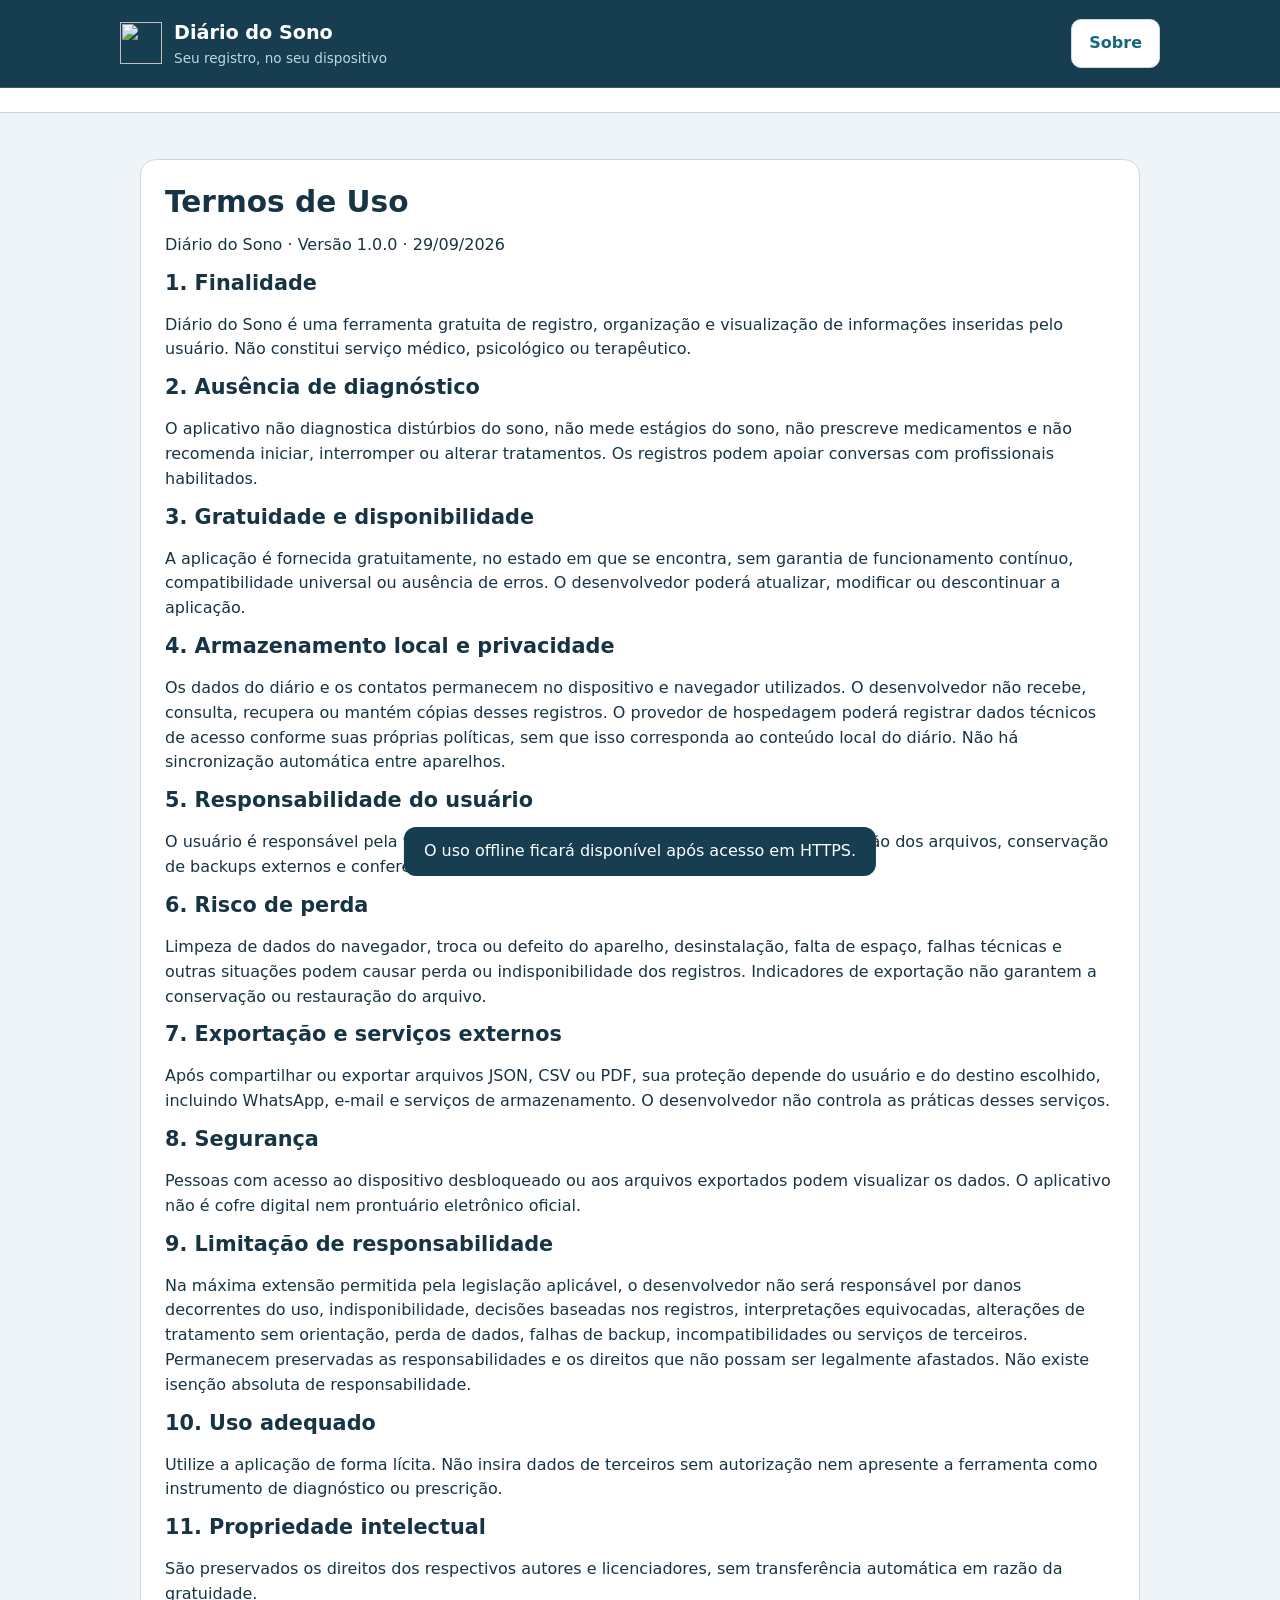
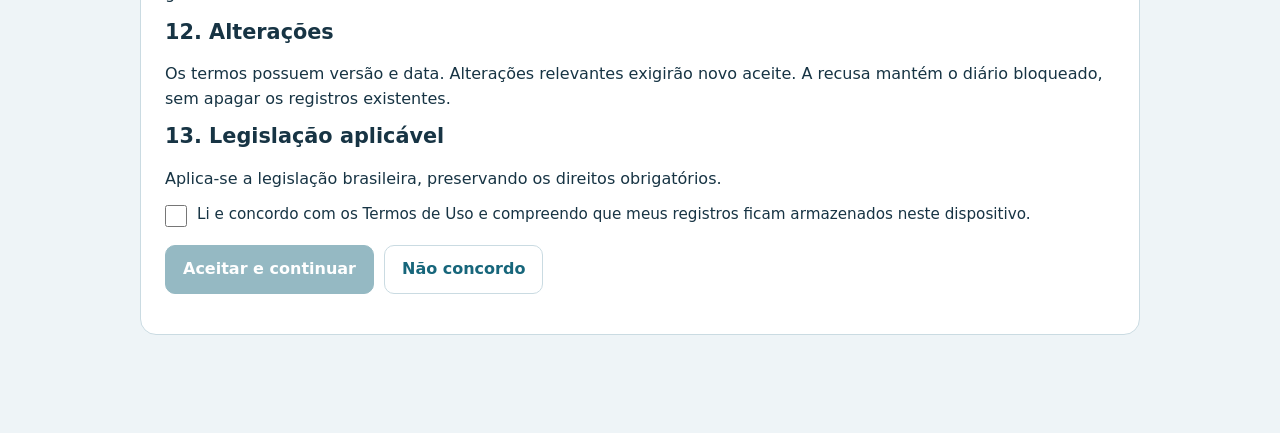
==== index.html @ 0fff89bd "Add files via upload" ====
<!doctype html><html lang="pt-BR"><head><meta charset="utf-8"><meta name="viewport" content="width=device-width,initial-scale=1,viewport-fit=cover"><meta name="theme-color" content="#163d50"><title>Diário do Sono</title><link rel="manifest" href="manifest.webmanifest"><link rel="apple-touch-icon" href="icons/apple.png"><link rel="icon" href="icons/icon-192.png"><link rel="stylesheet" href="style.css"></head><body><header><a href="#home"><img src="icons/icon-192.png" alt="" width="42" height="42"><span>Diário do Sono<small>Seu registro, no seu dispositivo</small></span></a><button id="about">Sobre</button></header><nav aria-label="Navegação principal" id="nav"></nav><main id="app"><p>Carregando seu diário…</p></main><div id="toast" role="status" aria-live="polite"></div><dialog id="dialog"><div id="dialogContent"></div><button id="closeDialog">Fechar</button></dialog><script type="module" src="app.js"></script></body></html>
---- style.css ----
:root{font:16px/1.55 system-ui,sans-serif;color:#173444;background:#eef4f7;--surface:#fff;--line:#cadbe2;--muted:#4d6776;--accent:#17667b;--soft:#e5f2f5;--danger:#a42633;color-scheme:light}*{box-sizing:border-box}body{margin:0;padding-bottom:env(safe-area-inset-bottom)}body.dark{color:#e5eff4;background:#102631;--surface:#193744;--line:#365561;--muted:#b3c9d2;--accent:#85d0df;--soft:#254550;--danger:#ffacb4;color-scheme:dark}header{display:flex;align-items:center;justify-content:space-between;padding:18px max(20px,calc((100vw - 1040px)/2));background:#163d50;color:white;border-bottom:1px solid #375b6d}header a{display:flex;align-items:center;gap:12px;text-decoration:none;color:inherit;font-size:1.2rem;font-weight:700}small{display:block;font-size:.85rem;font-weight:400;color:var(--muted)}header small{color:#bdd8e3}nav{display:flex;gap:5px;overflow:auto;padding:12px max(16px,calc((100vw - 1040px)/2));background:var(--surface);border-bottom:1px solid var(--line);position:sticky;top:0;z-index:2}nav a{white-space:nowrap;text-decoration:none;color:var(--muted);padding:10px 14px;border-radius:10px;font-size:.9rem}nav a.active{background:var(--soft);color:var(--accent);font-weight:700}main{max-width:1040px;margin:auto;padding:28px 20px 80px}h1{font-size:1.85rem;line-height:1.25;margin:0 0 12px}h2{font-size:1.3rem;line-height:1.3;margin:0 0 16px}h3{font-size:1.05rem}p{margin:12px 0}.muted{color:var(--muted)}.card,fieldset{background:var(--surface);border:1px solid var(--line);border-radius:16px;padding:24px;margin:18px 0;min-width:0}.grid{display:grid;grid-template-columns:repeat(auto-fit,minmax(230px,1fr));gap:16px}.grid .card{margin:0}.hero{background:#163d50;color:white;padding:28px;border-radius:20px}.hero .muted{color:#c5dbe4}.badge{display:inline-block;background:var(--soft);color:var(--accent);padding:4px 10px;border-radius:20px;font-size:.85rem}.buttons{display:flex;flex-wrap:wrap;gap:10px;margin:16px 0}button,.button{font:inherit;font-weight:600;border:1px solid var(--line);background:var(--surface);color:var(--accent);padding:11px 17px;border-radius:10px;cursor:pointer;min-height:46px;text-decoration:none;display:inline-block}button.primary,.button.primary{background:#17667b;color:#fff;border-color:#17667b}button.danger{color:var(--danger)}button:disabled{opacity:.45;cursor:not-allowed}input,select,textarea{font:inherit;width:100%;padding:11px;border:1px solid var(--line);border-radius:9px;background:var(--surface);color:inherit;min-height:46px;max-width:100%}textarea{min-height:95px}label{display:block;margin:12px 0 5px}label.check{display:flex;align-items:flex-start;gap:10px;font-size:.95rem}input[type=checkbox],input[type=radio]{width:22px;min-height:22px;flex:none;margin:2px 0}legend{font-weight:700;padding:0 8px}.error{color:var(--danger);font-size:.9rem}.notice{background:var(--soft);padding:15px;border-radius:10px;border-left:4px solid var(--accent)}.row{display:flex;align-items:end;gap:12px;flex-wrap:wrap}.row>div{flex:1;min-width:150px}.scale{display:grid;grid-template-columns:repeat(auto-fit,minmax(145px,1fr));gap:8px}.scale label{display:flex;align-items:center;gap:8px;border:1px solid var(--line);border-radius:10px;padding:10px;margin:0}.scale label:has(input:checked){background:var(--soft);border-color:var(--accent)}.metric{font-size:1.8rem;font-weight:700}.scroll{overflow:auto}table{border-collapse:collapse;width:100%;font-size:.9rem}th,td{padding:12px;text-align:left;border-bottom:1px solid var(--line);vertical-align:top}th{background:var(--soft)}.weekly{min-width:1400px}.weekly th:first-child{min-width:230px}.weekly td{min-width:150px}dialog{width:min(940px,95vw);max-height:90vh;overflow:auto;border:1px solid var(--line);border-radius:16px;padding:24px;background:var(--surface);color:inherit}dialog::backdrop{background:#081a29aa}#toast{position:fixed;bottom:24px;left:50%;transform:translateX(-50%);max-width:90%;background:#163d50;color:white;padding:12px 20px;border-radius:12px;display:none;z-index:20}iframe{width:100%;height:55vh;border:1px solid var(--line)}.chart{width:100%;height:auto;background:var(--surface)}:focus-visible{outline:3px solid #efaa4f;outline-offset:3px}.stepbar{display:flex;gap:8px;margin-bottom:20px}.stepbar span{flex:1;border-top:4px solid var(--line);padding-top:8px;font-size:.9rem}.stepbar span.active{border-color:var(--accent);font-weight:700}.remove{font-size:.85rem}footer{color:var(--muted);margin-top:30px;font-size:.85rem}@media(max-width:600px){header{padding:12px 16px}header small{display:none}header a{font-size:1.05rem}main{padding:20px 14px 65px}.card,fieldset{padding:17px}nav{padding:8px}nav a{padding:9px 11px}.hero{padding:22px}h1{font-size:1.6rem}.scale{grid-template-columns:1fr}.row>div{min-width:100%}.stepbar span{font-size:.8rem}button{max-width:100%}}@media(prefers-reduced-motion:no-preference){button{transition:background .15s}}
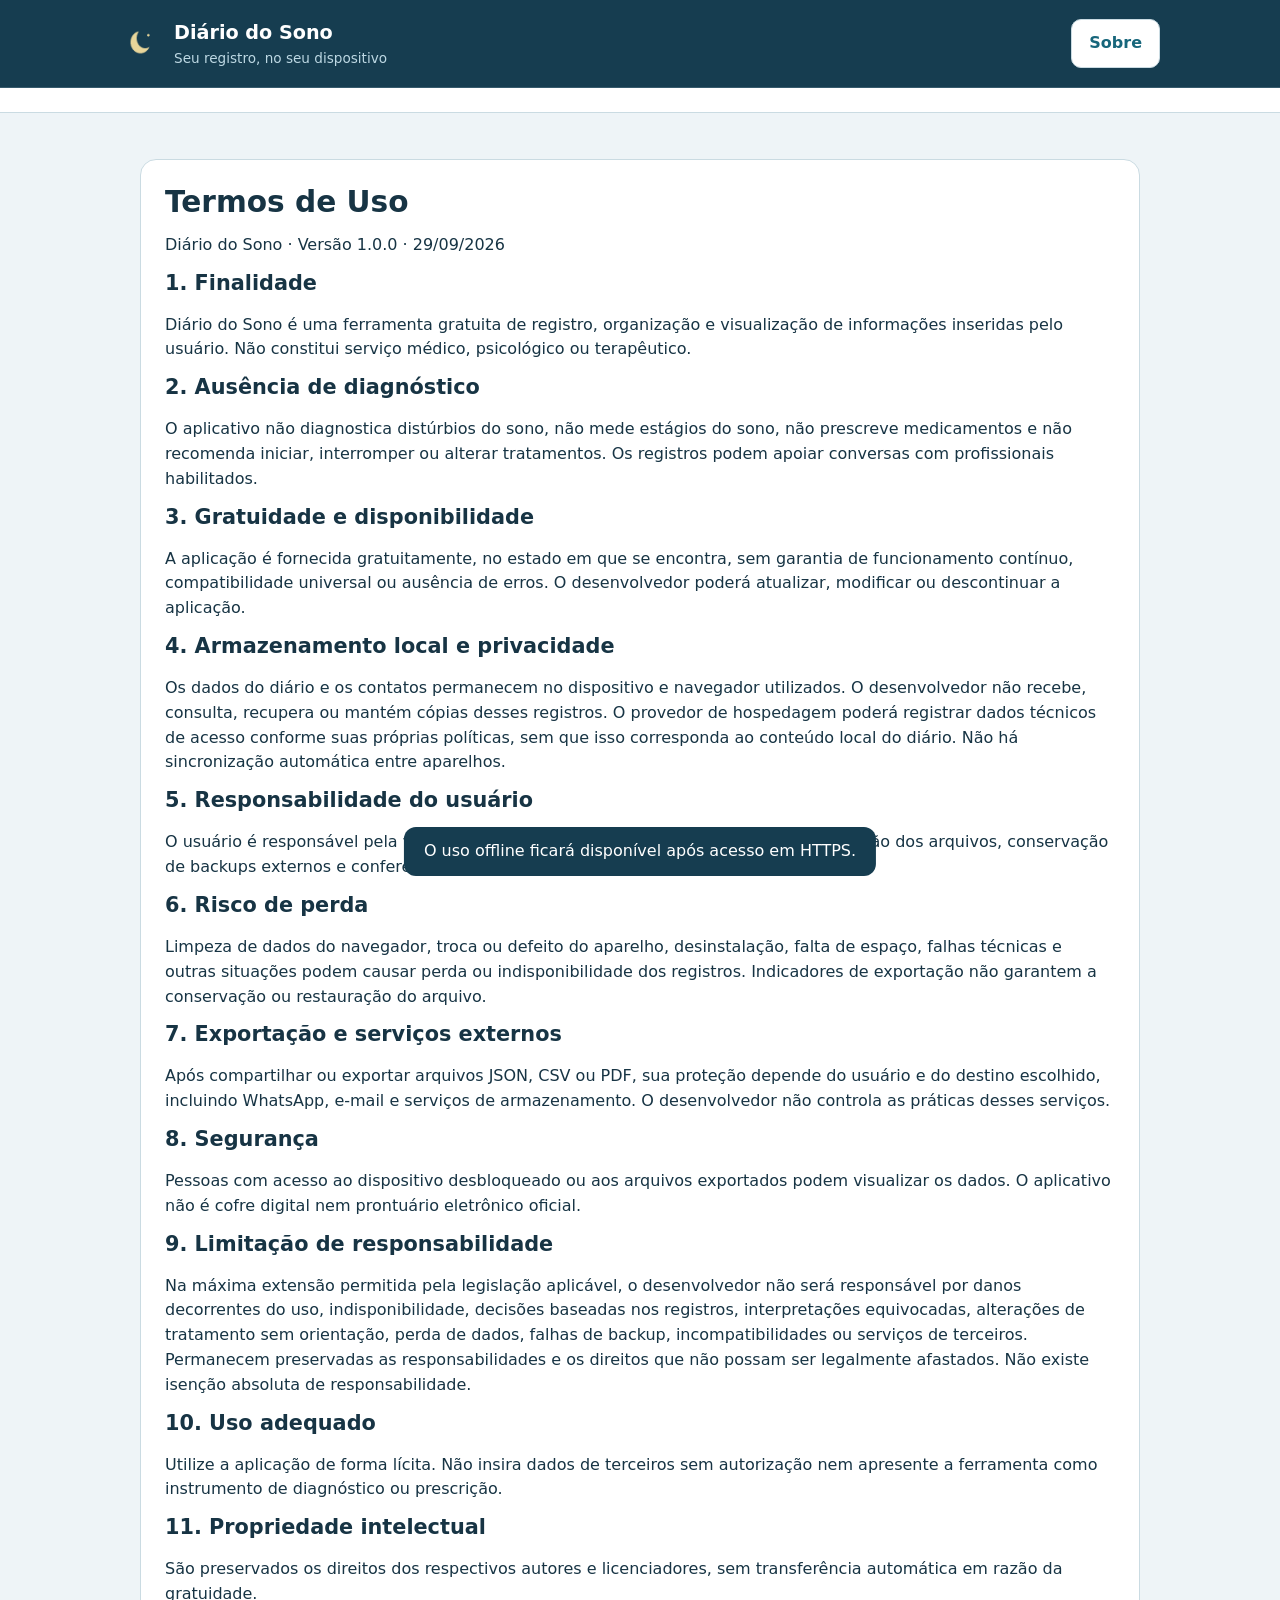
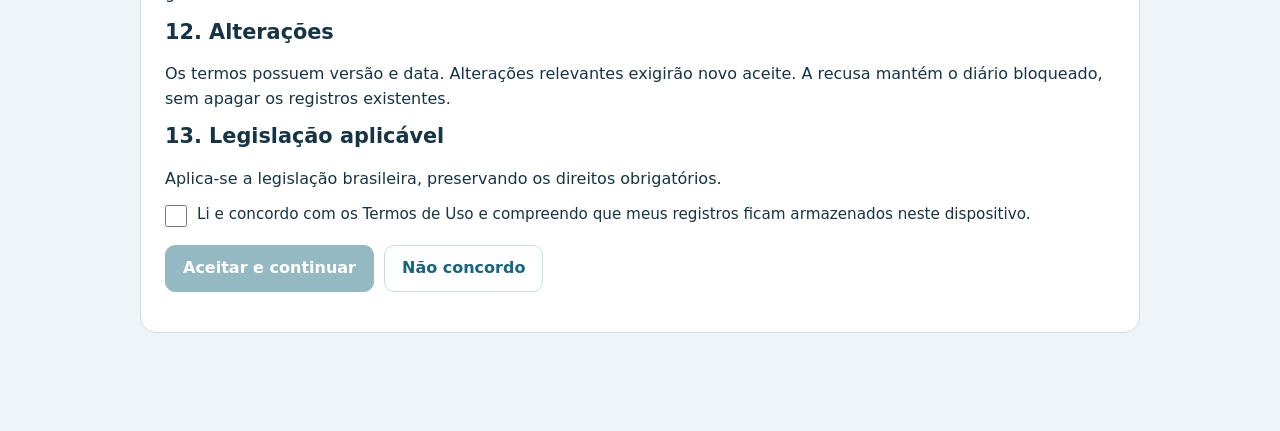
==== commit 4ee6cf96: "Add files via upload" ====
--- a/index.html
+++ b/index.html
@@ -1 +1 @@
-<!doctype html><html lang="pt-BR"><head><meta charset="utf-8"><meta name="viewport" content="width=device-width,initial-scale=1,viewport-fit=cover"><meta name="theme-color" content="#163d50"><title>Diário do Sono</title><link rel="manifest" href="manifest.webmanifest"><link rel="apple-touch-icon" href="icons/apple.png"><link rel="icon" href="icons/icon-192.png"><link rel="stylesheet" href="style.css"></head><body><header><a href="#home"><img src="icons/icon-192.png" alt="" width="42" height="42"><span>Diário do Sono<small>Seu registro, no seu dispositivo</small></span></a><button id="about">Sobre</button></header><nav aria-label="Navegação principal" id="nav"></nav><main id="app"><p>Carregando seu diário…</p></main><div id="toast" role="status" aria-live="polite"></div><dialog id="dialog"><div id="dialogContent"></div><button id="closeDialog">Fechar</button></dialog><script type="module" src="app.js"></script></body></html>
+<!doctype html><html lang="pt-BR"><head><meta charset="utf-8"><meta name="viewport" content="width=device-width,initial-scale=1,viewport-fit=cover"><meta name="theme-color" content="#163d50"><title>Diário do Sono</title><link rel="manifest" href="manifest.webmanifest"><link rel="apple-touch-icon" href="icons/apple.png"><link rel="icon" href="icons/icon-192.png"><link rel="stylesheet" href="style.css"></head><body><header><a href="#home"><img src="icons/icon-192.png" alt="" width="42" height="42"><span>Diário do Sono<small>Seu registro, no seu dispositivo</small></span></a><button id="about">Sobre</button></header><nav aria-label="Navegação principal" id="nav"></nav><main id="app"><p>Carregando seu diário…</p></main><div id="toast" role="status" aria-live="polite"></div><dialog id="dialog" aria-label="Diário do Sono"><div id="dialogContent"></div><div class="dialog-actions"><button id="closeDialog" type="button">Fechar</button></div></dialog><script type="module" src="app.js"></script></body></html>
--- a/style.css
+++ b/style.css
@@ -1 +1,7 @@
-:root{font:16px/1.55 system-ui,sans-serif;color:#173444;background:#eef4f7;--surface:#fff;--line:#cadbe2;--muted:#4d6776;--accent:#17667b;--soft:#e5f2f5;--danger:#a42633;color-scheme:light}*{box-sizing:border-box}body{margin:0;padding-bottom:env(safe-area-inset-bottom)}body.dark{color:#e5eff4;background:#102631;--surface:#193744;--line:#365561;--muted:#b3c9d2;--accent:#85d0df;--soft:#254550;--danger:#ffacb4;color-scheme:dark}header{display:flex;align-items:center;justify-content:space-between;padding:18px max(20px,calc((100vw - 1040px)/2));background:#163d50;color:white;border-bottom:1px solid #375b6d}header a{display:flex;align-items:center;gap:12px;text-decoration:none;color:inherit;font-size:1.2rem;font-weight:700}small{display:block;font-size:.85rem;font-weight:400;color:var(--muted)}header small{color:#bdd8e3}nav{display:flex;gap:5px;overflow:auto;padding:12px max(16px,calc((100vw - 1040px)/2));background:var(--surface);border-bottom:1px solid var(--line);position:sticky;top:0;z-index:2}nav a{white-space:nowrap;text-decoration:none;color:var(--muted);padding:10px 14px;border-radius:10px;font-size:.9rem}nav a.active{background:var(--soft);color:var(--accent);font-weight:700}main{max-width:1040px;margin:auto;padding:28px 20px 80px}h1{font-size:1.85rem;line-height:1.25;margin:0 0 12px}h2{font-size:1.3rem;line-height:1.3;margin:0 0 16px}h3{font-size:1.05rem}p{margin:12px 0}.muted{color:var(--muted)}.card,fieldset{background:var(--surface);border:1px solid var(--line);border-radius:16px;padding:24px;margin:18px 0;min-width:0}.grid{display:grid;grid-template-columns:repeat(auto-fit,minmax(230px,1fr));gap:16px}.grid .card{margin:0}.hero{background:#163d50;color:white;padding:28px;border-radius:20px}.hero .muted{color:#c5dbe4}.badge{display:inline-block;background:var(--soft);color:var(--accent);padding:4px 10px;border-radius:20px;font-size:.85rem}.buttons{display:flex;flex-wrap:wrap;gap:10px;margin:16px 0}button,.button{font:inherit;font-weight:600;border:1px solid var(--line);background:var(--surface);color:var(--accent);padding:11px 17px;border-radius:10px;cursor:pointer;min-height:46px;text-decoration:none;display:inline-block}button.primary,.button.primary{background:#17667b;color:#fff;border-color:#17667b}button.danger{color:var(--danger)}button:disabled{opacity:.45;cursor:not-allowed}input,select,textarea{font:inherit;width:100%;padding:11px;border:1px solid var(--line);border-radius:9px;background:var(--surface);color:inherit;min-height:46px;max-width:100%}textarea{min-height:95px}label{display:block;margin:12px 0 5px}label.check{display:flex;align-items:flex-start;gap:10px;font-size:.95rem}input[type=checkbox],input[type=radio]{width:22px;min-height:22px;flex:none;margin:2px 0}legend{font-weight:700;padding:0 8px}.error{color:var(--danger);font-size:.9rem}.notice{background:var(--soft);padding:15px;border-radius:10px;border-left:4px solid var(--accent)}.row{display:flex;align-items:end;gap:12px;flex-wrap:wrap}.row>div{flex:1;min-width:150px}.scale{display:grid;grid-template-columns:repeat(auto-fit,minmax(145px,1fr));gap:8px}.scale label{display:flex;align-items:center;gap:8px;border:1px solid var(--line);border-radius:10px;padding:10px;margin:0}.scale label:has(input:checked){background:var(--soft);border-color:var(--accent)}.metric{font-size:1.8rem;font-weight:700}.scroll{overflow:auto}table{border-collapse:collapse;width:100%;font-size:.9rem}th,td{padding:12px;text-align:left;border-bottom:1px solid var(--line);vertical-align:top}th{background:var(--soft)}.weekly{min-width:1400px}.weekly th:first-child{min-width:230px}.weekly td{min-width:150px}dialog{width:min(940px,95vw);max-height:90vh;overflow:auto;border:1px solid var(--line);border-radius:16px;padding:24px;background:var(--surface);color:inherit}dialog::backdrop{background:#081a29aa}#toast{position:fixed;bottom:24px;left:50%;transform:translateX(-50%);max-width:90%;background:#163d50;color:white;padding:12px 20px;border-radius:12px;display:none;z-index:20}iframe{width:100%;height:55vh;border:1px solid var(--line)}.chart{width:100%;height:auto;background:var(--surface)}:focus-visible{outline:3px solid #efaa4f;outline-offset:3px}.stepbar{display:flex;gap:8px;margin-bottom:20px}.stepbar span{flex:1;border-top:4px solid var(--line);padding-top:8px;font-size:.9rem}.stepbar span.active{border-color:var(--accent);font-weight:700}.remove{font-size:.85rem}footer{color:var(--muted);margin-top:30px;font-size:.85rem}@media(max-width:600px){header{padding:12px 16px}header small{display:none}header a{font-size:1.05rem}main{padding:20px 14px 65px}.card,fieldset{padding:17px}nav{padding:8px}nav a{padding:9px 11px}.hero{padding:22px}h1{font-size:1.6rem}.scale{grid-template-columns:1fr}.row>div{min-width:100%}.stepbar span{font-size:.8rem}button{max-width:100%}}@media(prefers-reduced-motion:no-preference){button{transition:background .15s}}
+:root{font:16px/1.55 system-ui,sans-serif;color:#173444;background:#eef4f7;--surface:#fff;--line:#cadbe2;--muted:#4d6776;--accent:#17667b;--soft:#e5f2f5;--danger:#a42633;color-scheme:light}*{box-sizing:border-box}body{margin:0;padding-bottom:env(safe-area-inset-bottom)}:root[data-theme="dark"]{color:#e5eff4;background:#102631;--surface:#193744;--line:#365561;--muted:#b3c9d2;--accent:#85d0df;--soft:#254550;--danger:#ffacb4;color-scheme:dark}header{display:flex;align-items:center;justify-content:space-between;padding:18px max(20px,calc((100vw - 1040px)/2));background:#163d50;color:white;border-bottom:1px solid #375b6d}header a{display:flex;align-items:center;gap:12px;text-decoration:none;color:inherit;font-size:1.2rem;font-weight:700}small{display:block;font-size:.85rem;font-weight:400;color:var(--muted)}header small{color:#bdd8e3}nav{display:flex;gap:5px;overflow:auto;padding:12px max(16px,calc((100vw - 1040px)/2));background:var(--surface);border-bottom:1px solid var(--line);position:sticky;top:0;z-index:2}nav a{white-space:nowrap;text-decoration:none;color:var(--muted);padding:10px 14px;border-radius:10px;font-size:.9rem}nav a.active{background:var(--soft);color:var(--accent);font-weight:700}main{max-width:1040px;margin:auto;padding:28px 20px 80px}h1{font-size:1.85rem;line-height:1.25;margin:0 0 12px}h2{font-size:1.3rem;line-height:1.3;margin:0 0 16px}h3{font-size:1.05rem}p{margin:12px 0}.muted{color:var(--muted)}.card,fieldset{background:var(--surface);border:1px solid var(--line);border-radius:16px;padding:24px;margin:18px 0;min-width:0}.grid{display:grid;grid-template-columns:repeat(auto-fit,minmax(230px,1fr));gap:16px}.grid .card{margin:0}.hero{background:#163d50;color:white;padding:28px;border-radius:20px}.hero .muted{color:#c5dbe4}.badge{display:inline-block;background:var(--soft);color:var(--accent);padding:4px 10px;border-radius:20px;font-size:.85rem}.buttons{display:flex;flex-wrap:wrap;gap:10px;margin:16px 0}button,.button{font:inherit;font-weight:600;border:1px solid var(--line);background:var(--surface);color:var(--accent);padding:11px 17px;border-radius:10px;cursor:pointer;min-height:46px;text-decoration:none;display:inline-block}button.primary,.button.primary{background:#17667b;color:#fff;border-color:#17667b}button.danger{color:var(--danger)}button:disabled{opacity:.45;cursor:not-allowed}input,select,textarea{font:inherit;width:100%;padding:11px;border:1px solid var(--line);border-radius:9px;background:var(--surface);color:inherit;min-height:46px;max-width:100%}textarea{min-height:95px}label{display:block;margin:12px 0 5px}label.check{display:flex;align-items:flex-start;gap:10px;font-size:.95rem}input[type=checkbox],input[type=radio]{width:22px;min-height:22px;flex:none;margin:2px 0}legend{font-weight:700;padding:0 8px}.error{color:var(--danger);font-size:.9rem}.notice{background:var(--soft);padding:15px;border-radius:10px;border-left:4px solid var(--accent)}.row{display:flex;align-items:end;gap:12px;flex-wrap:wrap}.row>div{flex:1;min-width:150px}.scale{display:grid;grid-template-columns:repeat(auto-fit,minmax(145px,1fr));gap:8px}.scale label{display:flex;align-items:center;gap:8px;border:1px solid var(--line);border-radius:10px;padding:10px;margin:0}.scale label:has(input:checked){background:var(--soft);border-color:var(--accent)}.metric{font-size:1.8rem;font-weight:700}.scroll{overflow:auto}table{border-collapse:collapse;width:100%;font-size:.9rem}th,td{padding:12px;text-align:left;border-bottom:1px solid var(--line);vertical-align:top}th{background:var(--soft)}.weekly{min-width:1400px}.weekly th:first-child{min-width:230px}.weekly td{min-width:150px}dialog{width:min(940px,calc(100vw - 24px));max-height:90vh;max-height:calc(100dvh - 24px - env(safe-area-inset-top) - env(safe-area-inset-bottom));margin:auto;overflow:hidden;border:1px solid var(--line);border-radius:16px;padding:0;background:var(--surface);color:inherit}dialog[open]{display:flex;flex-direction:column}#dialogContent{flex:1 1 auto;min-height:0;min-width:0;overflow:auto;-webkit-overflow-scrolling:touch;padding:24px;overflow-wrap:anywhere;overscroll-behavior:contain}.dialog-actions{flex:0 0 auto;padding:12px 24px;padding-bottom:max(12px,env(safe-area-inset-bottom));border-top:1px solid var(--line);background:var(--surface)}#closeDialog{display:block;width:100%;margin:0}.buttons>button,.buttons>.button{min-width:0;white-space:normal;overflow-wrap:anywhere}.buttons{align-items:stretch}.buttons>button,.buttons>.button{height:auto;line-height:1.4}dialog::backdrop{background:#081a29aa}#toast{position:fixed;bottom:24px;left:50%;transform:translateX(-50%);max-width:90%;background:#163d50;color:white;padding:12px 20px;border-radius:12px;display:none;z-index:20}iframe{width:100%;height:55vh;border:1px solid var(--line)}.chart{width:100%;height:auto;background:var(--surface)}:focus-visible{outline:3px solid #efaa4f;outline-offset:3px}.stepbar{display:flex;gap:8px;margin-bottom:20px}.stepbar span{flex:1;border-top:4px solid var(--line);padding-top:8px;font-size:.9rem}.stepbar span.active{border-color:var(--accent);font-weight:700}.remove{font-size:.85rem}footer{color:var(--muted);margin-top:30px;font-size:.85rem}@media(max-width:600px){header{padding:12px 16px}header small{display:none}header a{font-size:1.05rem}main{padding:20px 14px 65px}.card,fieldset{padding:17px}nav{padding:8px}nav a{padding:9px 11px}.hero{padding:22px}h1{font-size:1.6rem}.scale{grid-template-columns:1fr}.row>div{min-width:100%}.stepbar span{font-size:.8rem}button{max-width:100%}}@media(prefers-reduced-motion:no-preference){button{transition:background .15s}}
+
+.appearance{margin:12px 0;border-radius:12px;padding:16px}.appearance .scale{grid-template-columns:repeat(auto-fit,minmax(150px,1fr))}body{color:inherit;background:inherit}
+
+.guide-controls{position:sticky;top:0;z-index:3;display:flex;justify-content:flex-end;background:var(--surface);padding:8px 0;margin-bottom:16px}.evaluation-label{margin:16px 0 6px}.evaluation-label+h3{margin-top:0}
+
+@media(max-width:600px){#dialogContent{padding:18px 16px}.dialog-actions{padding-left:16px;padding-right:16px}.buttons{flex-direction:column;gap:12px}.buttons>button,.buttons>.button{width:100%;flex:none}.guide-controls{top:env(safe-area-inset-top)}}
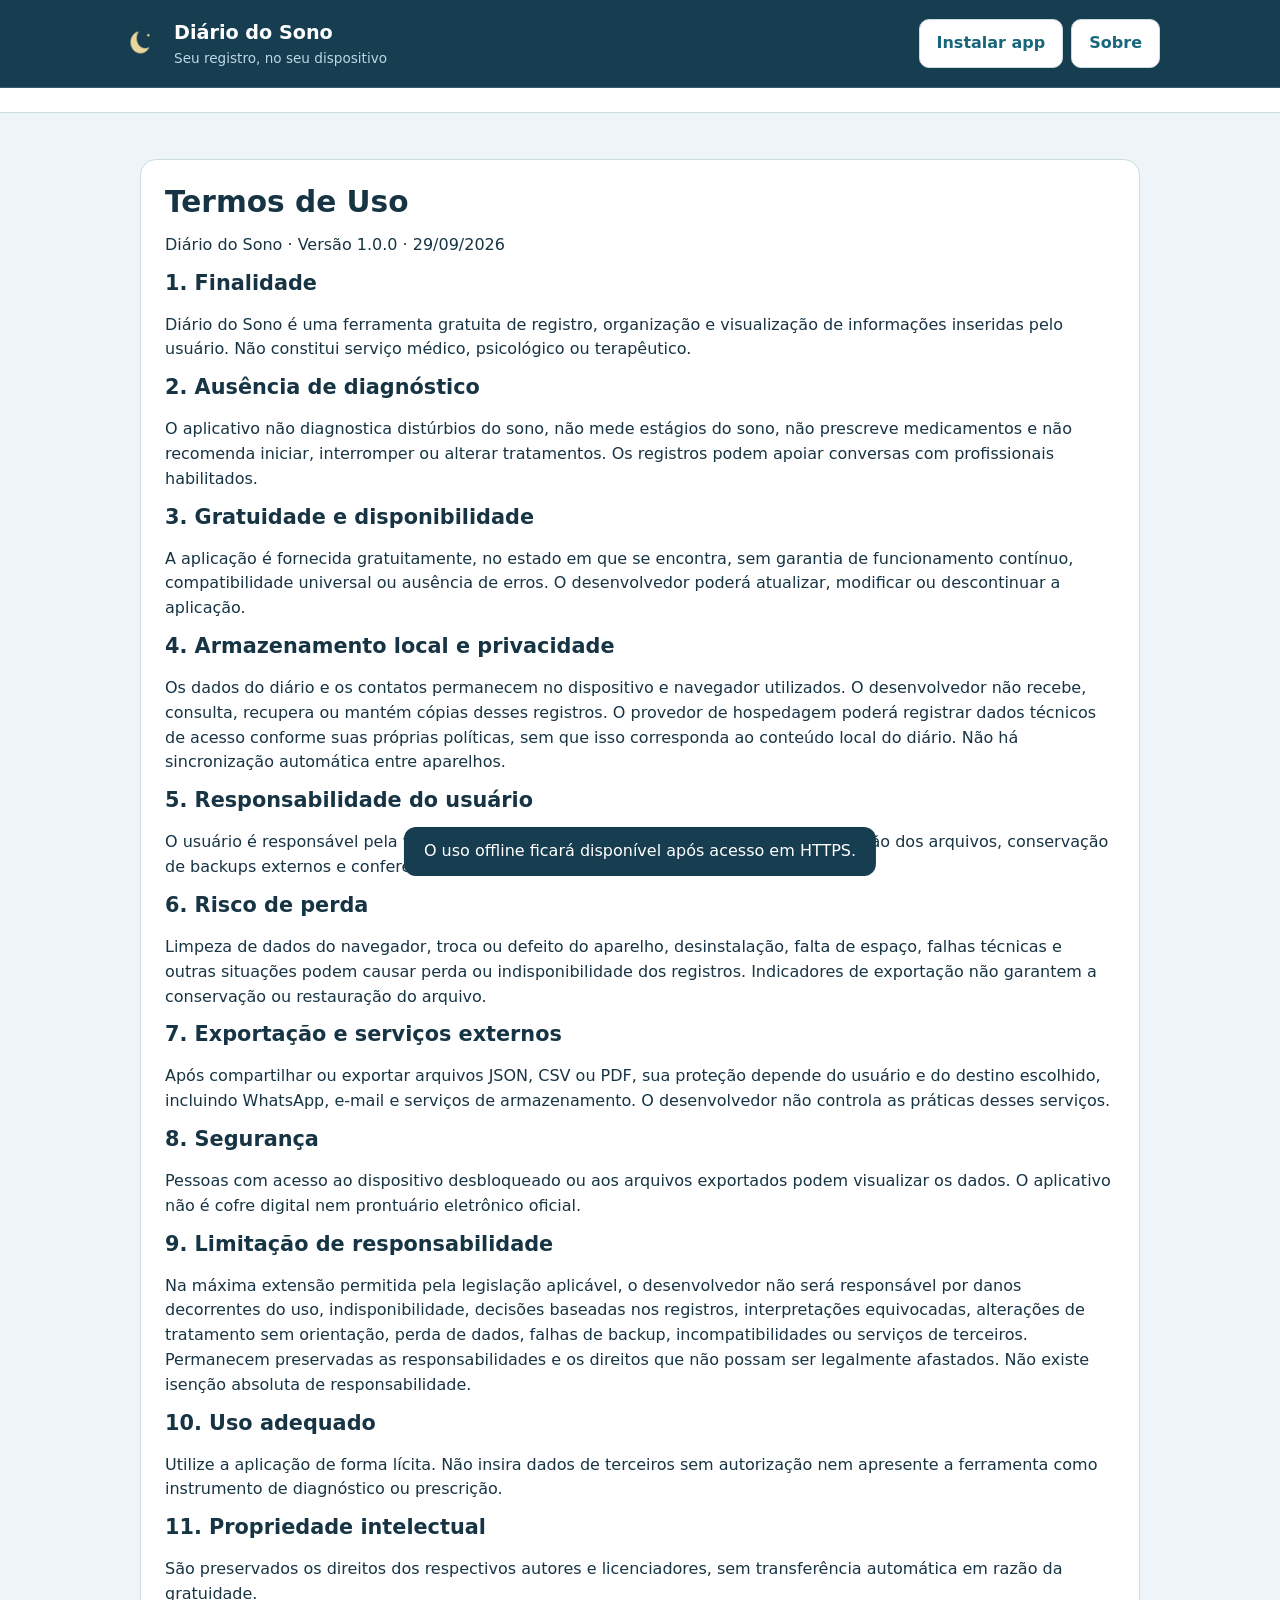
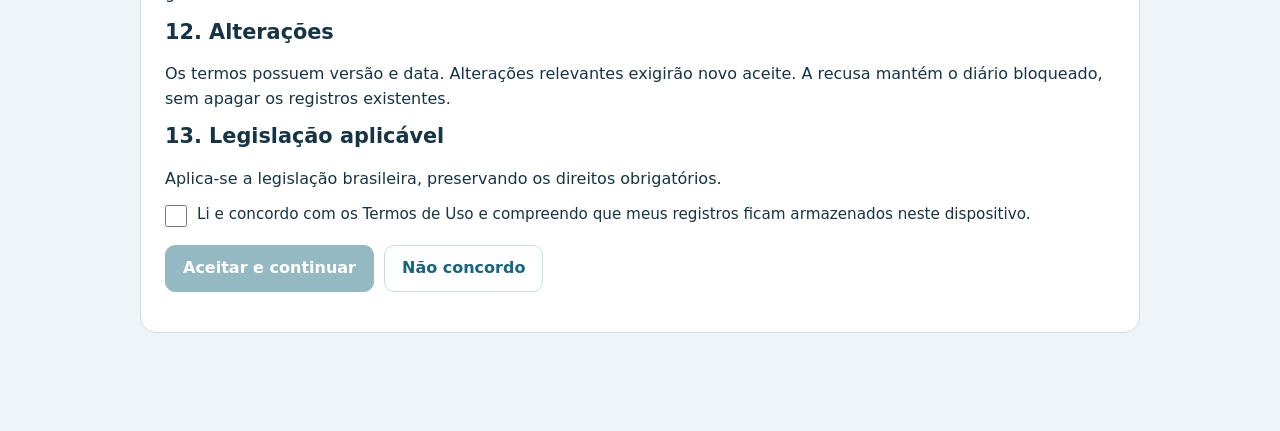
==== commit 548628c9: "Add files via upload" ====
--- a/index.html
+++ b/index.html
@@ -1 +1 @@
-<!doctype html><html lang="pt-BR"><head><meta charset="utf-8"><meta name="viewport" content="width=device-width,initial-scale=1,viewport-fit=cover"><meta name="theme-color" content="#163d50"><title>Diário do Sono</title><link rel="manifest" href="manifest.webmanifest"><link rel="apple-touch-icon" href="icons/apple.png"><link rel="icon" href="icons/icon-192.png"><link rel="stylesheet" href="style.css"></head><body><header><a href="#home"><img src="icons/icon-192.png" alt="" width="42" height="42"><span>Diário do Sono<small>Seu registro, no seu dispositivo</small></span></a><button id="about">Sobre</button></header><nav aria-label="Navegação principal" id="nav"></nav><main id="app"><p>Carregando seu diário…</p></main><div id="toast" role="status" aria-live="polite"></div><dialog id="dialog" aria-label="Diário do Sono"><div id="dialogContent"></div><div class="dialog-actions"><button id="closeDialog" type="button">Fechar</button></div></dialog><script type="module" src="app.js"></script></body></html>
+<!doctype html><html lang="pt-BR"><head><meta charset="utf-8"><meta name="viewport" content="width=device-width,initial-scale=1,viewport-fit=cover"><meta name="theme-color" content="#163d50"><title>Diário do Sono</title><link rel="manifest" href="manifest.webmanifest"><link rel="apple-touch-icon" href="icons/apple.png"><link rel="icon" href="icons/icon-192.png"><link rel="stylesheet" href="style.css"></head><body><header><a href="#home"><img src="icons/icon-192.png" alt="" width="42" height="42"><span>Diário do Sono<small>Seu registro, no seu dispositivo</small></span></a><div class="header-actions"><button id="installHeader" type="button">Instalar app</button><button id="about" type="button">Sobre</button></div></header><nav aria-label="Navegação principal" id="nav"></nav><main id="app"><p>Carregando seu diário…</p></main><div id="toast" role="status" aria-live="polite"></div><dialog id="dialog" aria-label="Diário do Sono"><div id="dialogContent"></div><div class="dialog-actions"><button id="closeDialog" type="button">Fechar</button></div></dialog><script type="module" src="app.js"></script></body></html>
--- a/style.css
+++ b/style.css
@@ -5,3 +5,5 @@
 .guide-controls{position:sticky;top:0;z-index:3;display:flex;justify-content:flex-end;background:var(--surface);padding:8px 0;margin-bottom:16px}.evaluation-label{margin:16px 0 6px}.evaluation-label+h3{margin-top:0}
 
 @media(max-width:600px){#dialogContent{padding:18px 16px}.dialog-actions{padding-left:16px;padding-right:16px}.buttons{flex-direction:column;gap:12px}.buttons>button,.buttons>.button{width:100%;flex:none}.guide-controls{top:env(safe-area-inset-top)}}
+
+header{gap:12px;flex-wrap:wrap}.header-actions{display:flex;gap:8px;flex-wrap:wrap;align-items:center}.header-actions button[hidden]{display:none}@media(max-width:600px){.header-actions{margin-left:auto}.header-actions button{font-size:.9rem;padding:9px 12px}}
